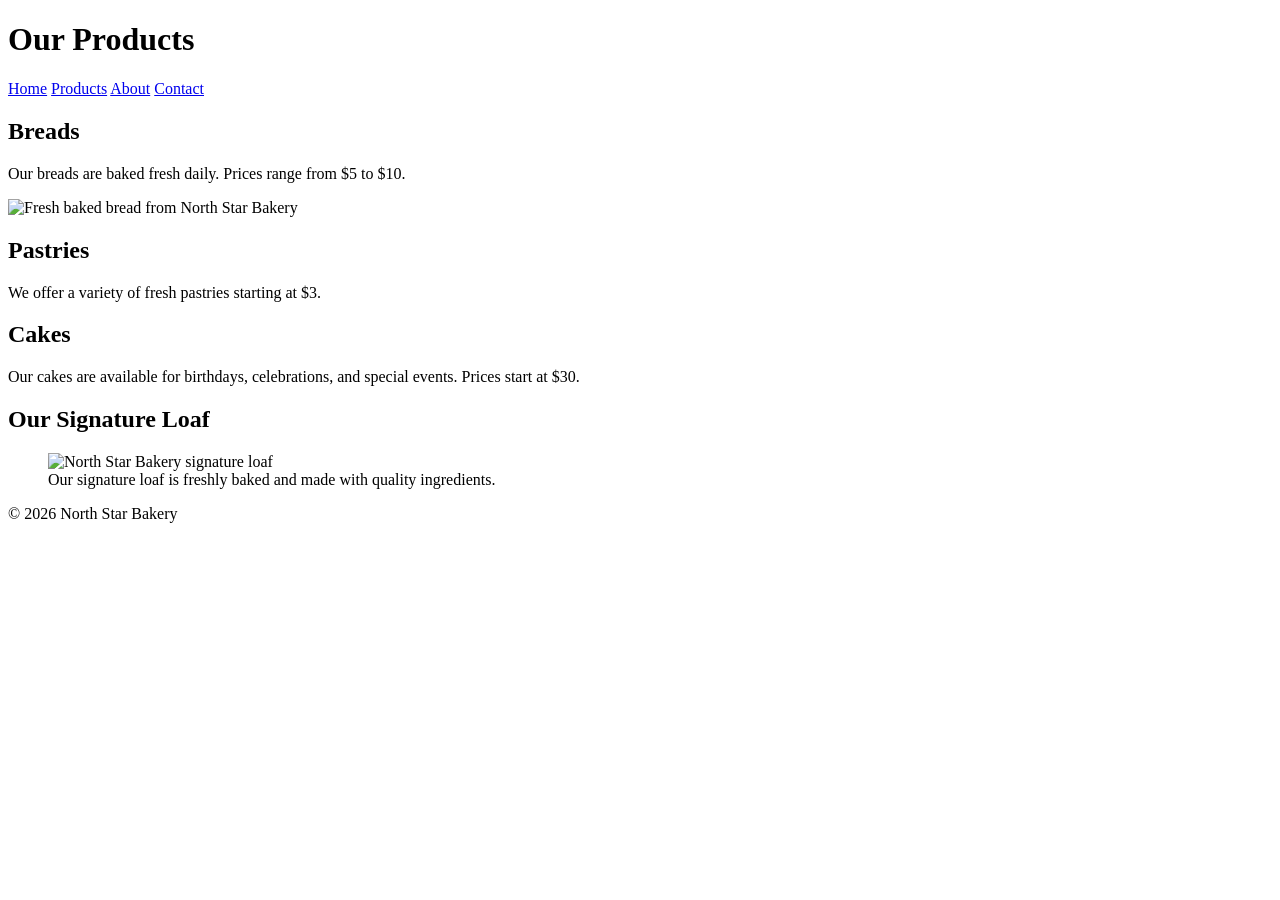
==== about.html @ f57960fc "Create about.html" ====
<!DOCTYPE html>
<html lang="en">
<head>
    <meta charset="UTF-8">
    <meta name="viewport" content="width=device-width, initial-scale=1.0">
    <title>North Star Bakery - Products</title>
</head>

<body>
    <header>
        <h1>Our Products</h1>

        <nav>
            <a href="index.html">Home</a>
            <a href="products.html">Products</a>
            <a href="about.html">About</a>
            <a href="contact.html">Contact</a>
        </nav>
    </header>

    <main>
        <section>
            <h2>Breads</h2>
            <p>Our breads are baked fresh daily. Prices range from $5 to $10.</p>

            <img src="bakery-bread.jpg"
                 alt="Fresh baked bread from North Star Bakery">
        </section>

        <section>
            <h2>Pastries</h2>
            <p>We offer a variety of fresh pastries starting at $3.</p>
        </section>

        <section>
            <h2>Cakes</h2>
            <p>Our cakes are available for birthdays, celebrations, and special events. Prices start at $30.</p>
        </section>

        <section>
            <h2>Our Signature Loaf</h2>

            <figure>
                <img src="bakery-signature-loaf.jpg"
                     alt="North Star Bakery signature loaf">

                <figcaption>
                    Our signature loaf is freshly baked and made with quality ingredients.
                </figcaption>
            </figure>
        </section>
    </main>

    <footer>
        <p>&copy; 2026 North Star Bakery</p>
    </footer>
</body>
</html>
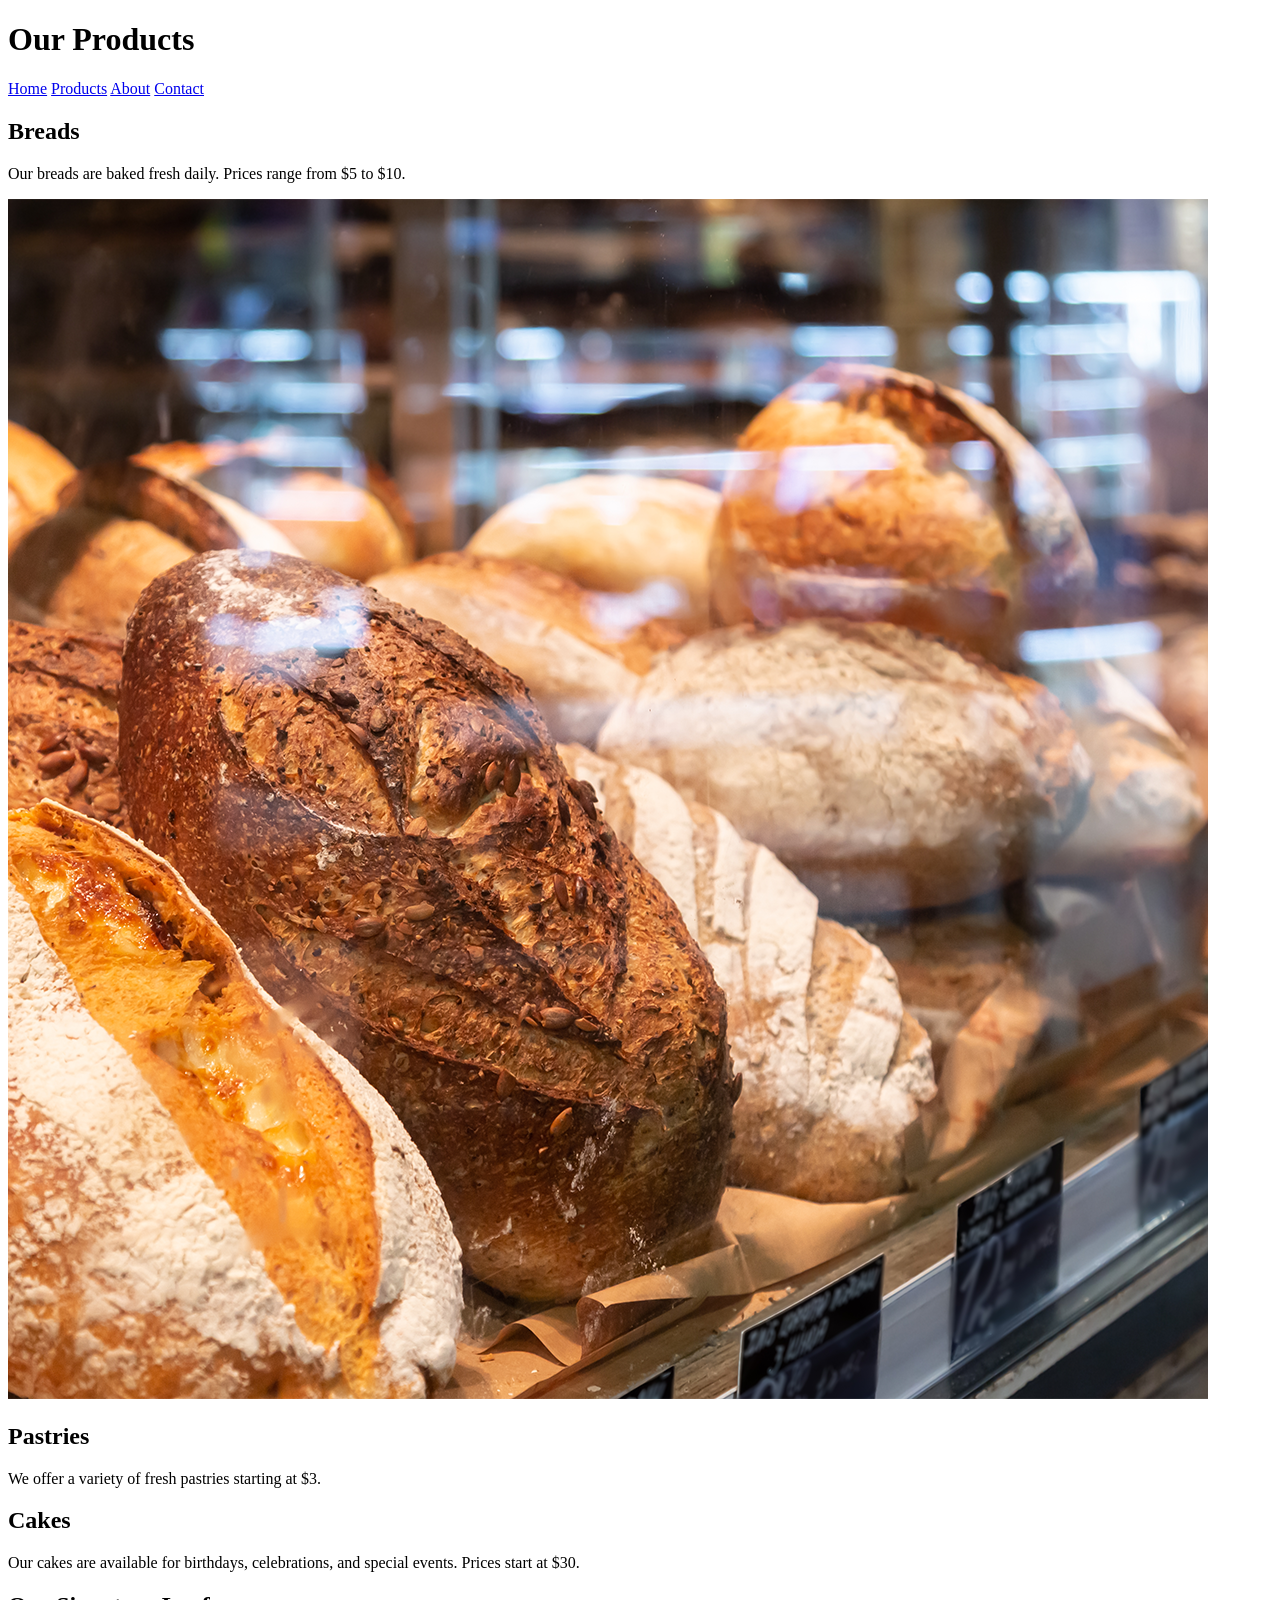
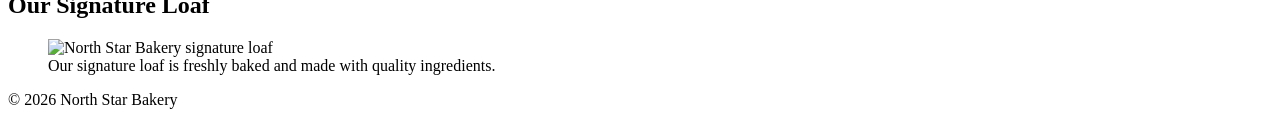
==== commit 8a001bc5: "Update about.html" ====
--- a/about.html
+++ b/about.html
@@ -23,7 +23,7 @@
             <h2>Breads</h2>
             <p>Our breads are baked fresh daily. Prices range from $5 to $10.</p>
 
-            <img src="bakery-bread.jpg"
+            <img src="bakery-bread_c.png"
                  alt="Fresh baked bread from North Star Bakery">
         </section>
 
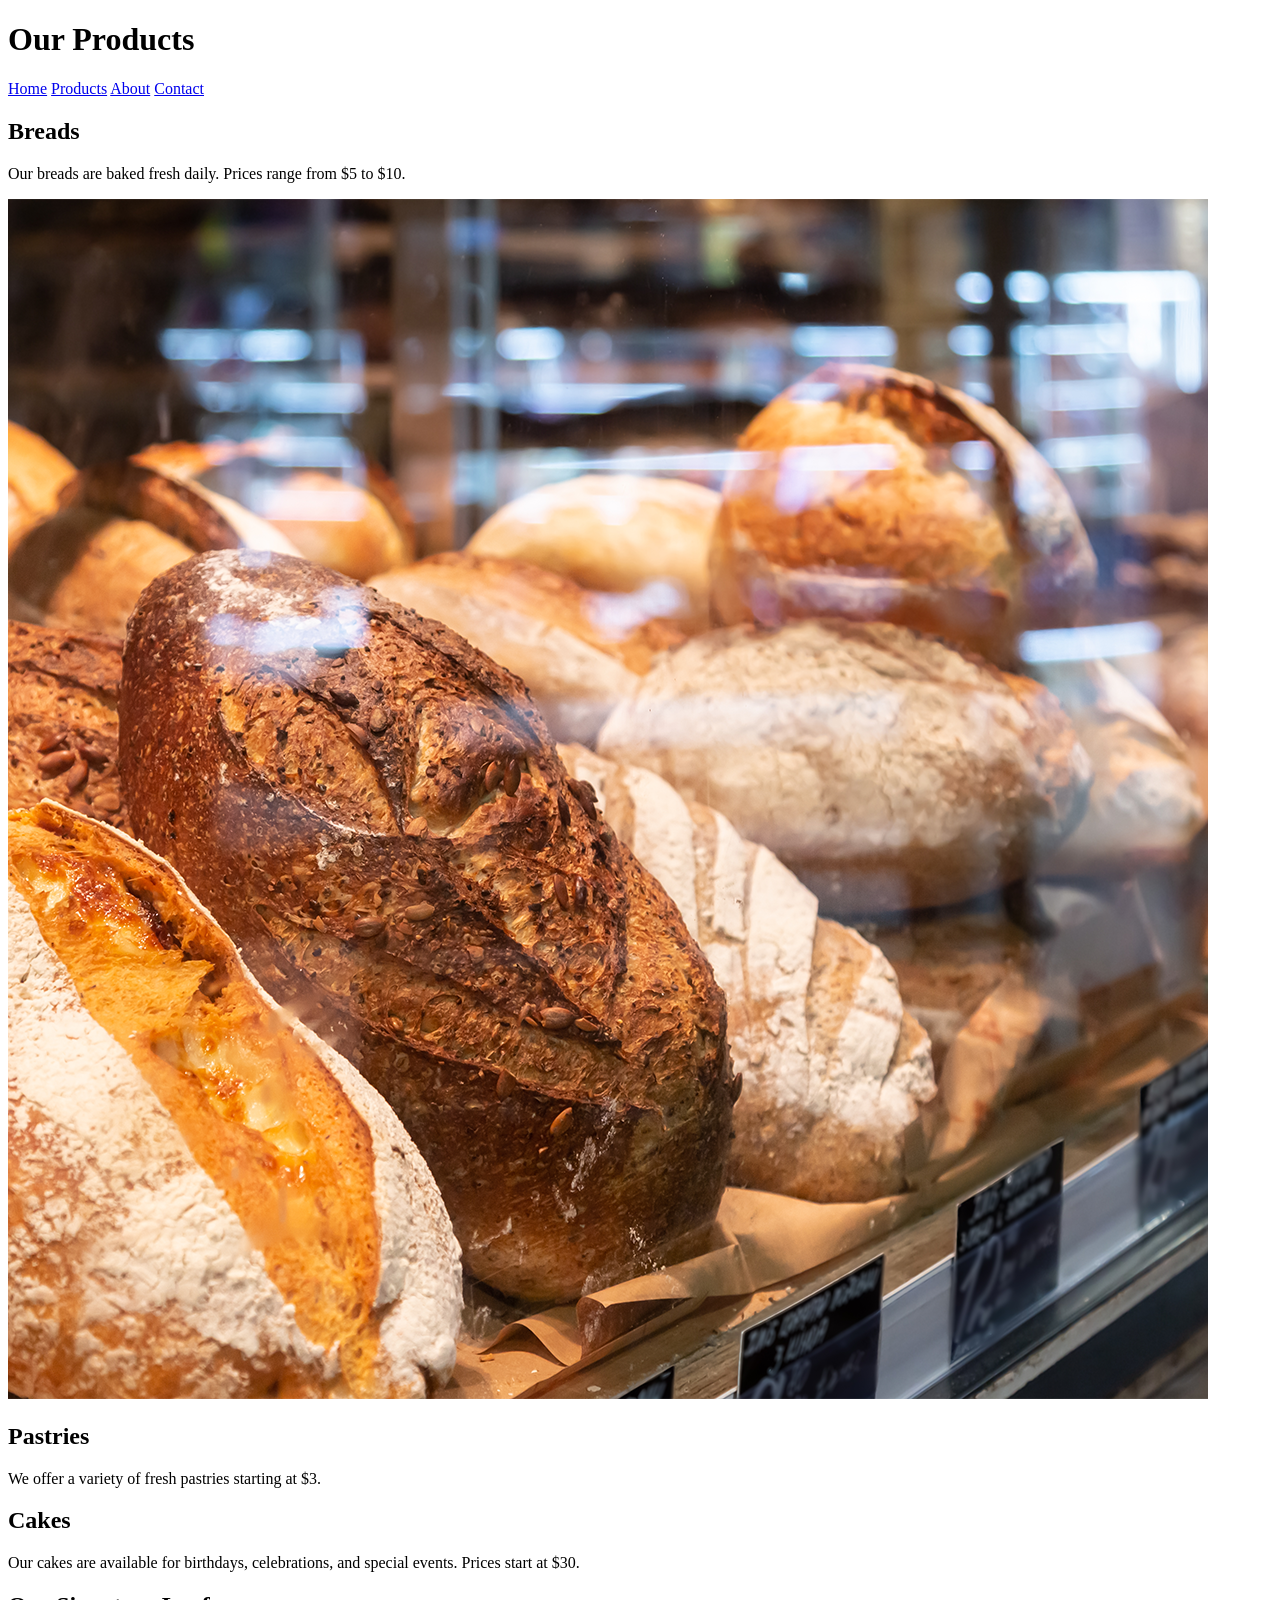
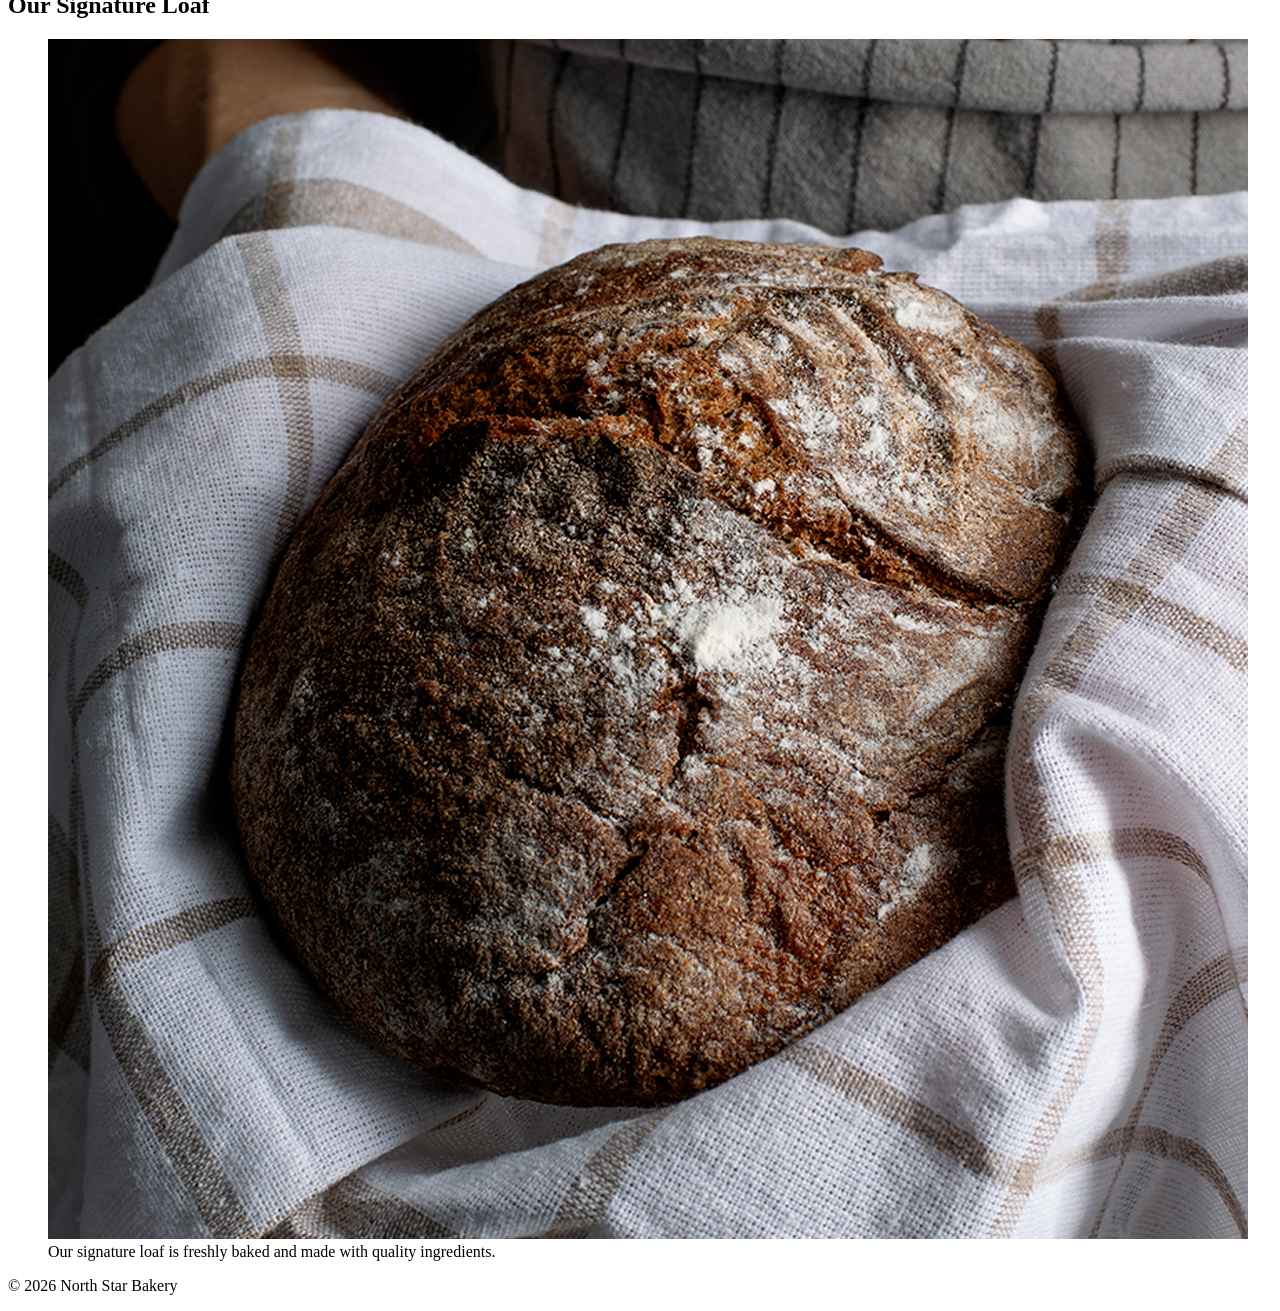
==== commit 056abe75: "Update about.html" ====
--- a/about.html
+++ b/about.html
@@ -41,7 +41,7 @@
             <h2>Our Signature Loaf</h2>
 
             <figure>
-                <img src="bakery-signature-loaf.jpg"
+                <img src="bakery-signature-loaf_c.png"
                      alt="North Star Bakery signature loaf">
 
                 <figcaption>
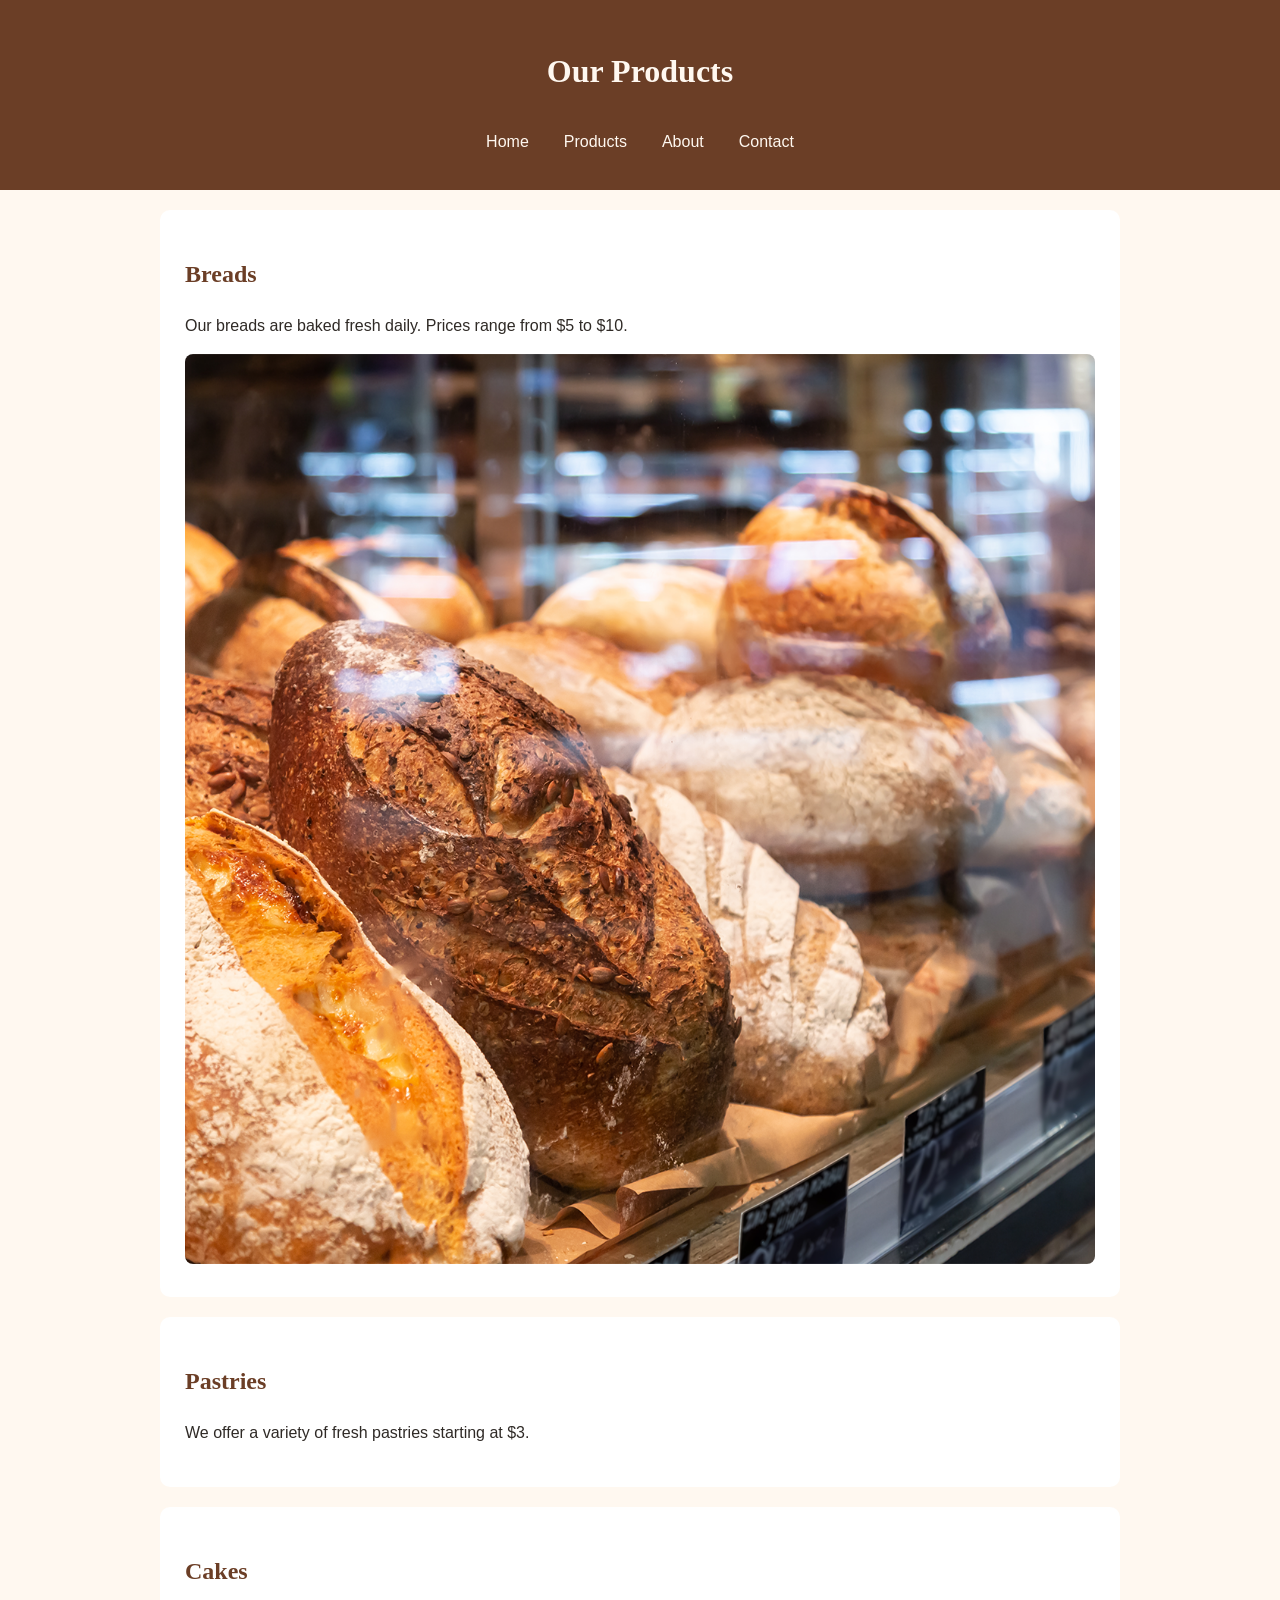
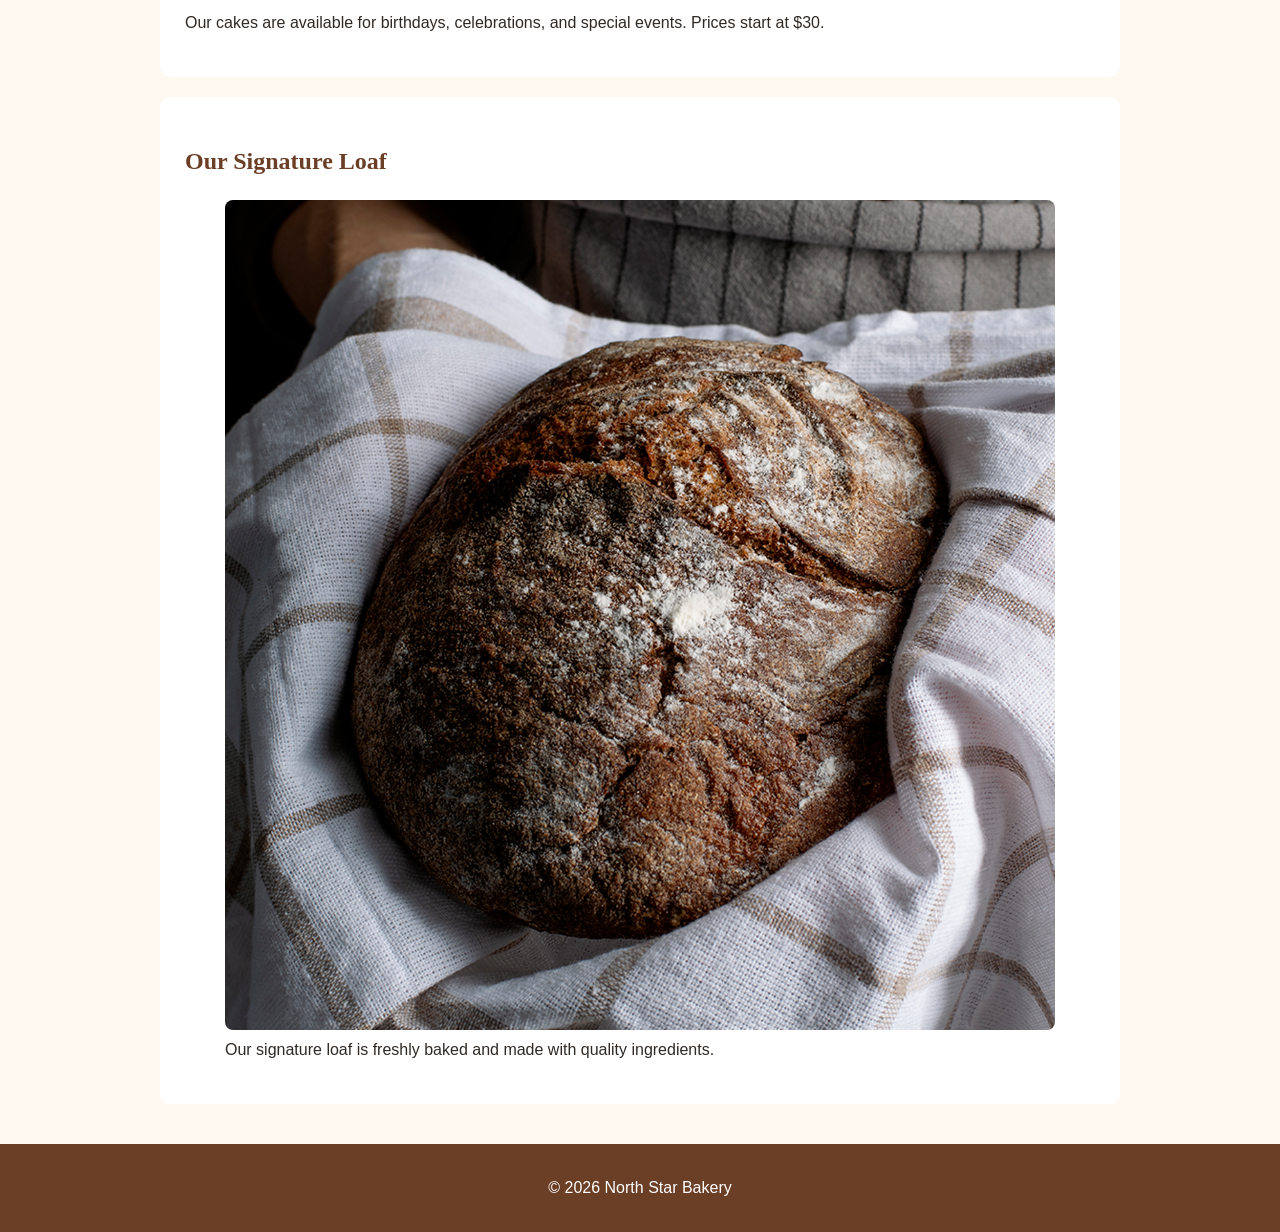
==== commit fd188a44: "Update about.html" ====
--- a/about.html
+++ b/about.html
@@ -4,6 +4,8 @@
     <meta charset="UTF-8">
     <meta name="viewport" content="width=device-width, initial-scale=1.0">
     <title>North Star Bakery - Products</title>
+<link rel="stylesheet"
+    href="style.css">
 </head>
 
 <body>
--- a/style.css
+++ b/style.css
@@ -0,0 +1,117 @@
+/* North Star Bakery Website Design */
+
+* {
+    box-sizing: border-box;
+}
+
+body {
+    font-family: Arial, sans-serif;
+    background-color: #FFF8F0;
+    color: #2F2A26;
+    margin: 0;
+    line-height: 1.6;
+}
+
+/* Header */
+header {
+    background-color: #6B3E26;
+    color: #FFF8F0;
+    text-align: center;
+    padding: 25px;
+}
+
+h1, h2 {
+    font-family: Georgia, serif;
+}
+
+/* Navigation */
+nav {
+    display: flex;
+    justify-content: center;
+    flex-wrap: wrap;
+    gap: 15px;
+}
+
+nav a {
+    color: #FFF8F0;
+    text-decoration: none;
+    padding: 10px;
+}
+
+nav a:hover {
+    background-color: #D88C5A;
+    border-radius: 5px;
+}
+
+/* Main Content */
+main {
+    max-width: 1000px;
+    margin: auto;
+    padding: 20px;
+}
+
+section {
+    background-color: white;
+    padding: 25px;
+    margin-bottom: 20px;
+    border-radius: 10px;
+}
+
+h2 {
+    color: #6B3E26;
+}
+
+/* Images and Videos */
+img, video {
+    max-width: 100%;
+    height: auto;
+    border-radius: 8px;
+}
+
+/* Forms */
+input, select, textarea {
+    max-width: 100%;
+    padding: 10px;
+    margin: 8px 0;
+}
+
+button {
+    background-color: #6B3E26;
+    color: white;
+    padding: 12px 20px;
+    border: none;
+    border-radius: 5px;
+    cursor: pointer;
+}
+
+button:hover {
+    background-color: #D88C5A;
+}
+
+/* Footer */
+footer {
+    background-color: #6B3E26;
+    color: white;
+    text-align: center;
+    padding: 15px;
+}
+
+/* Mobile Layout */
+@media (max-width: 600px) {
+    header {
+        padding: 15px;
+    }
+
+    nav {
+        flex-direction: column;
+        align-items: center;
+    }
+
+    main {
+        padding: 10px;
+    }
+
+    section {
+        padding: 15px;
+    }
+}
